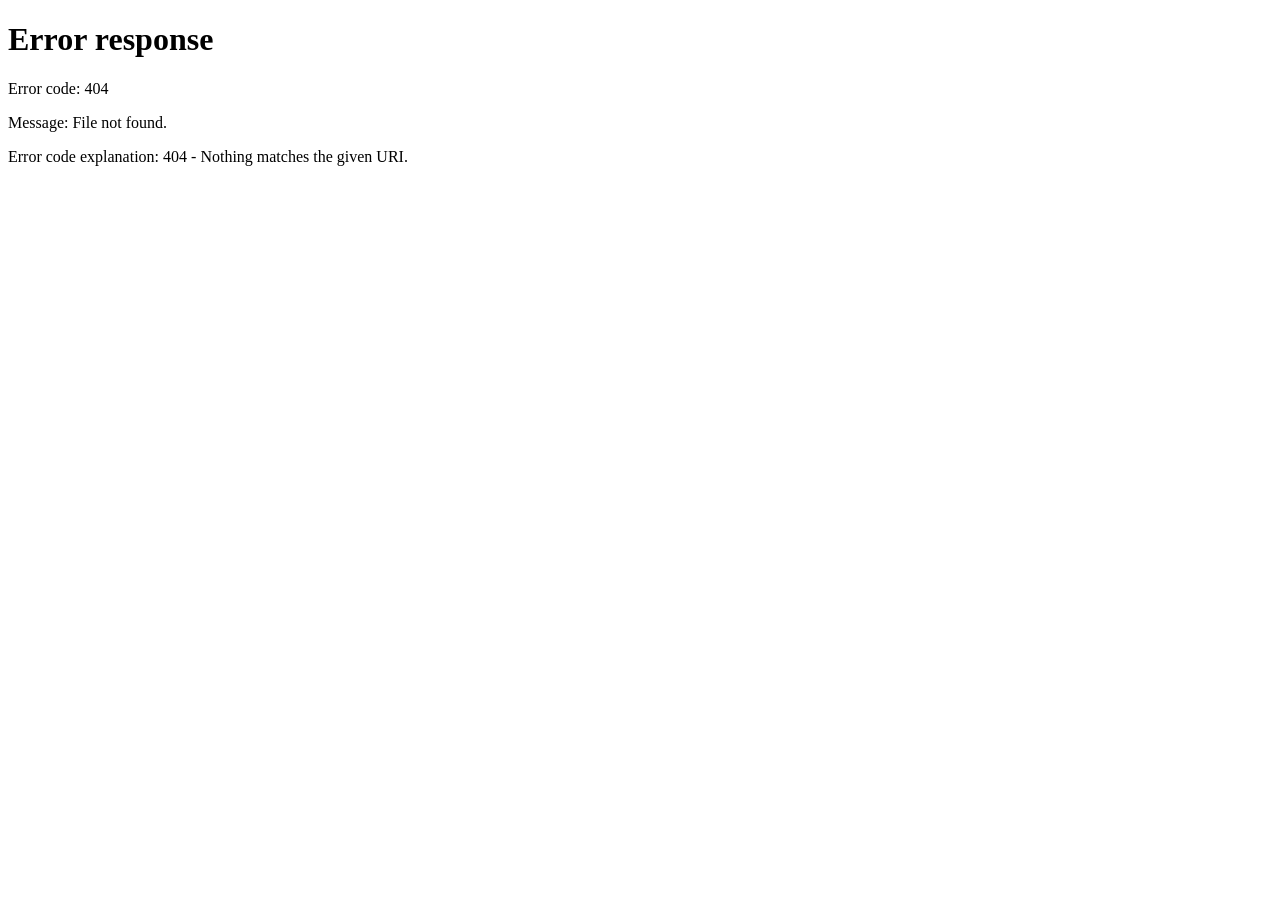
==== index.html @ 5c89bf5f "Create index.html" ====
<!doctype html>
<html lang="en">
<head>
  <meta charset="utf-8" />
  <meta name="viewport" content="width=device-width, initial-scale=1" />
  <meta http-equiv="refresh" content="0; url=engine.html?lesson=I38">
  <title>Euclid Interactive Proofs</title>
</head>
<body>
  <p>Loading… If not redirected, <a href="engine.html?lesson=I38">click here</a>.</p>
</body>
</html>
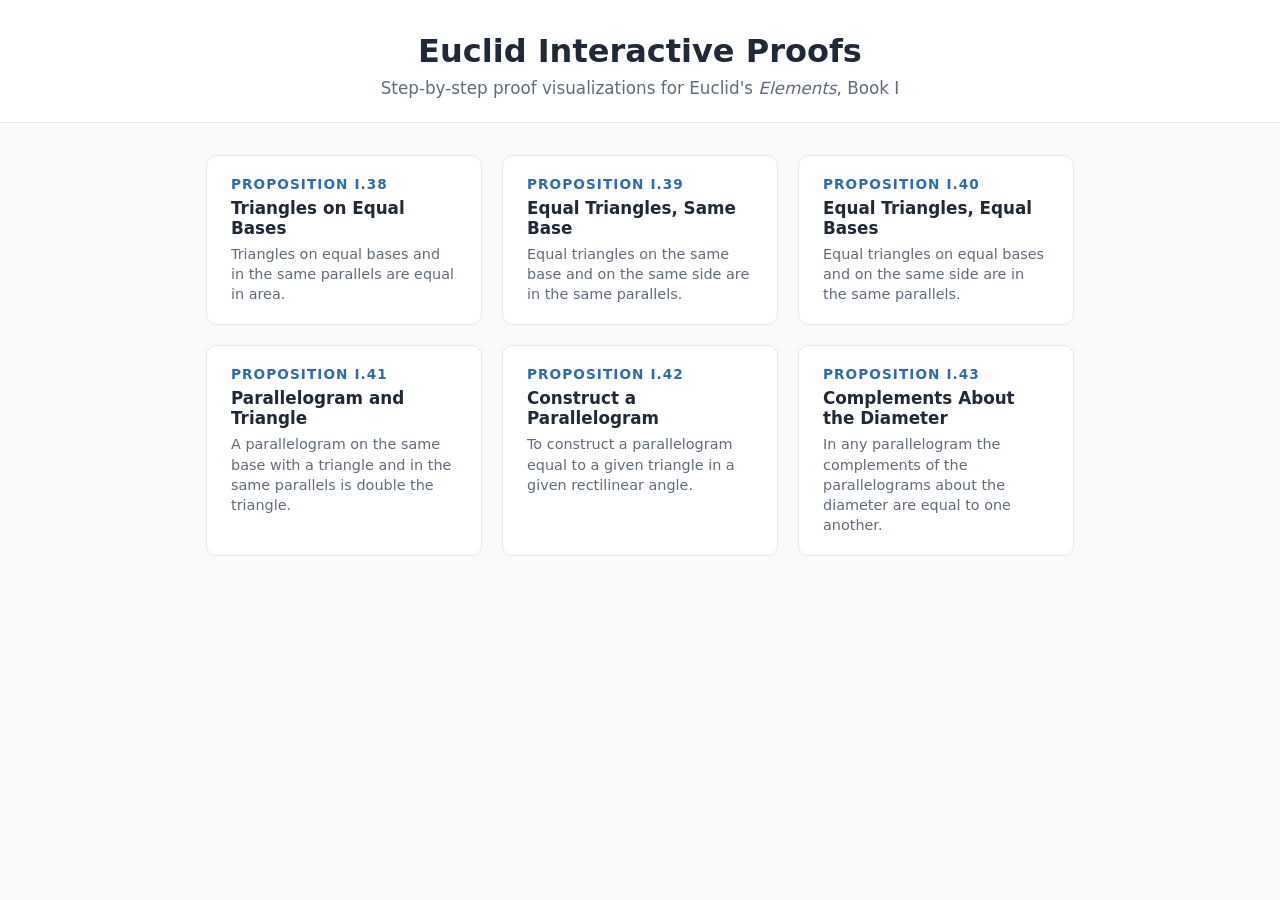
==== commit 7d3161b4: "Merge pull request #4 from emmanuelsimon123/copilot/add-proposition-i-43-lesson Add Euclid Book I Pr" ====
--- a/index.html
+++ b/index.html
@@ -3,10 +3,107 @@
 <head>
   <meta charset="utf-8" />
   <meta name="viewport" content="width=device-width, initial-scale=1" />
-  <meta http-equiv="refresh" content="0; url=engine.html?lesson=I38">
   <title>Euclid Interactive Proofs</title>
+  <style>
+    :root {
+      --ink: #1f2937; --muted: #606b7d; --accent: #2b6cb0;
+      --bg: #f9fafb; --board-bg: #fff; --border: #e5e7eb;
+    }
+    @media (prefers-color-scheme: dark) {
+      :root {
+        --ink: #f3f4f6; --muted: #9ca3af; --accent: #60a5fa;
+        --bg: #111827; --board-bg: #1f2937; --border: #374151;
+      }
+    }
+    * { box-sizing: border-box; }
+    body {
+      font-family: system-ui, Segoe UI, Roboto, Arial, sans-serif;
+      margin: 0; background: var(--bg); color: var(--ink);
+    }
+    header {
+      padding: 2rem 1.5rem 1.5rem;
+      background: var(--board-bg);
+      border-bottom: 1px solid var(--border);
+      text-align: center;
+    }
+    header h1 { margin: 0; font-size: 2rem; }
+    header p { margin: .5rem 0 0; color: var(--muted); font-size: 1.05rem; }
+    main {
+      max-width: 900px;
+      margin: 2rem auto;
+      padding: 0 1rem;
+    }
+    .grid {
+      display: grid;
+      grid-template-columns: repeat(auto-fill, minmax(260px, 1fr));
+      gap: 1.25rem;
+    }
+    .card {
+      display: block;
+      background: var(--board-bg);
+      border: 1px solid var(--border);
+      border-radius: 10px;
+      padding: 1.25rem 1.5rem;
+      text-decoration: none;
+      color: inherit;
+      transition: transform .15s, box-shadow .15s;
+    }
+    .card:hover, .card:focus {
+      transform: translateY(-3px);
+      box-shadow: 0 6px 16px rgba(0,0,0,.12);
+      outline: none;
+    }
+    .card:focus-visible { outline: 2px solid var(--accent); outline-offset: 3px; }
+    .card-num {
+      font-size: .85rem;
+      font-weight: 700;
+      text-transform: uppercase;
+      letter-spacing: .08em;
+      color: var(--accent);
+      margin-bottom: .35rem;
+    }
+    .card-title { font-size: 1.05rem; font-weight: 700; margin: 0 0 .4rem; }
+    .card-sub { font-size: .9rem; color: var(--muted); margin: 0; line-height: 1.4; }
+  </style>
 </head>
 <body>
-  <p>Loading… If not redirected, <a href="engine.html?lesson=I38">click here</a>.</p>
+  <header>
+    <h1>Euclid Interactive Proofs</h1>
+    <p>Step-by-step proof visualizations for Euclid's <em>Elements</em>, Book I</p>
+  </header>
+  <main>
+    <nav class="grid" aria-label="Available propositions">
+      <a class="card" href="engine.html?lesson=I38">
+        <div class="card-num">Proposition I.38</div>
+        <p class="card-title">Triangles on Equal Bases</p>
+        <p class="card-sub">Triangles on equal bases and in the same parallels are equal in area.</p>
+      </a>
+      <a class="card" href="engine.html?lesson=I39">
+        <div class="card-num">Proposition I.39</div>
+        <p class="card-title">Equal Triangles, Same Base</p>
+        <p class="card-sub">Equal triangles on the same base and on the same side are in the same parallels.</p>
+      </a>
+      <a class="card" href="engine.html?lesson=I40">
+        <div class="card-num">Proposition I.40</div>
+        <p class="card-title">Equal Triangles, Equal Bases</p>
+        <p class="card-sub">Equal triangles on equal bases and on the same side are in the same parallels.</p>
+      </a>
+      <a class="card" href="engine.html?lesson=I41">
+        <div class="card-num">Proposition I.41</div>
+        <p class="card-title">Parallelogram and Triangle</p>
+        <p class="card-sub">A parallelogram on the same base with a triangle and in the same parallels is double the triangle.</p>
+      </a>
+      <a class="card" href="engine.html?lesson=I42">
+        <div class="card-num">Proposition I.42</div>
+        <p class="card-title">Construct a Parallelogram</p>
+        <p class="card-sub">To construct a parallelogram equal to a given triangle in a given rectilinear angle.</p>
+      </a>
+      <a class="card" href="engine.html?lesson=I43">
+        <div class="card-num">Proposition I.43</div>
+        <p class="card-title">Complements About the Diameter</p>
+        <p class="card-sub">In any parallelogram the complements of the parallelograms about the diameter are equal to one another.</p>
+      </a>
+    </nav>
+  </main>
 </body>
 </html>
